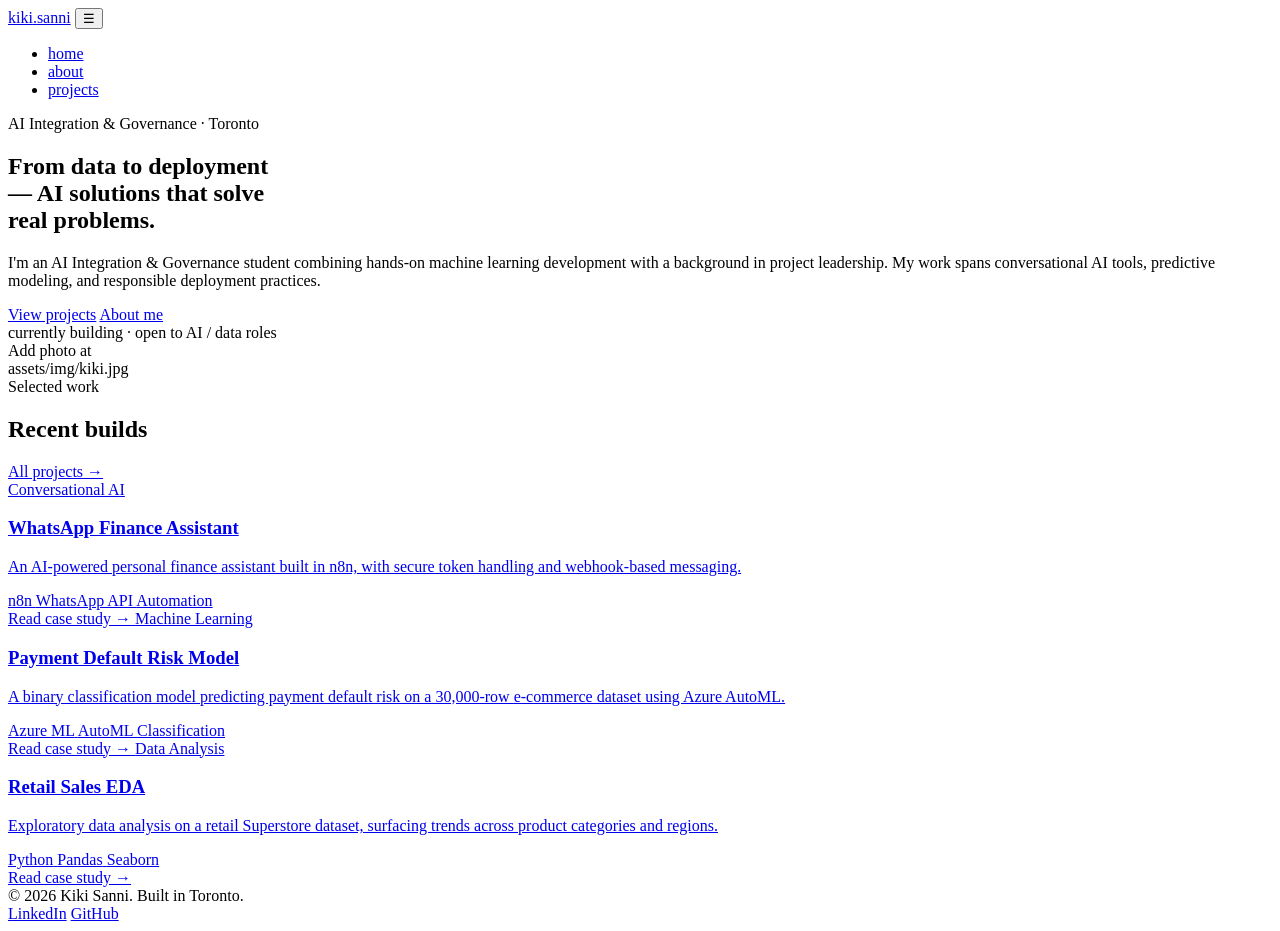
==== index.html @ 2942b8f4 "initial project" ====
<!DOCTYPE html>
<html lang="en">
<head>
  <meta charset="UTF-8" />
  <meta name="viewport" content="width=device-width, initial-scale=1.0" />
  <title>Kiki Sanni — AI Integration &amp; Data Solutions</title>
  <meta name="description" content="Kiki Sanni — AI Integration & Governance student building practical, deployable AI and data solutions." />
  <link rel="preconnect" href="https://fonts.googleapis.com">
  <link href="https://fonts.googleapis.com/css2?family=Space+Grotesk:wght@500;600;700&family=IBM+Plex+Sans:wght@400;500;600&family=IBM+Plex+Mono:wght@400;500&display=swap" rel="stylesheet">
  <link rel="stylesheet" href="assets/css/style.css" />
</head>
<body>

  <!-- NAV -->
  <header class="site-nav">
    <div class="wrap">
      <a href="index.html" class="nav-brand">kiki<span>.</span>sanni</a>
      <button class="nav-toggle" aria-label="Toggle menu" aria-expanded="false">&#9776;</button>
      <ul class="nav-links">
        <li><a href="index.html">home</a></li>
        <li><a href="about.html">about</a></li>
        <li><a href="projects.html">projects</a></li>
      </ul>
    </div>
  </header>

  <!-- HERO -->
  <section class="hero">
    <div class="wrap hero-grid">
      <div class="hero-text">
        <span class="eyebrow">AI Integration &amp; Governance · Toronto</span>
        <h1 style="max-width: 22ch;">From data to deployment — AI solutions that solve real problems.</h1>
        <p class="lede">
          I'm an AI Integration &amp; Governance student combining hands-on machine
          learning development with a background in project leadership. My work spans
          conversational AI tools, predictive modeling, and responsible deployment practices.
        </p>
        <div class="hero-actions">
          <a href="projects.html" class="btn btn-primary">View projects</a>
          <a href="about.html" class="btn btn-ghost">About me</a>
        </div>
        <div class="status-line">
          <span class="status-dot"></span>
          currently building · open to AI / data roles
        </div>
      </div>
      <div class="hero-photo">
        <!-- Replace src with your photo, e.g. assets/img/kiki.jpg -->
        <img src="assets/img/kiki.jpg" alt="Kiki Sanni" onerror="this.style.display='none'; this.nextElementSibling.style.display='flex';" />
        <div class="placeholder" style="display:none;">Add photo at<br>assets/img/kiki.jpg</div>
      </div>
    </div>
  </section>

  <!-- FEATURED WORK -->
  <section class="section-alt">
    <div class="wrap">
      <div class="section-head">
        <div>
          <span class="eyebrow">Selected work</span>
          <h2>Recent builds</h2>
        </div>
        <a href="projects.html" class="btn btn-ghost">All projects &rarr;</a>
      </div>

      <div class="grid">
        <a href="project-whatsapp-assistant.html" class="card">
          <span class="tag">Conversational AI</span>
          <h3>WhatsApp Finance Assistant</h3>
          <p>An AI-powered personal finance assistant built in n8n, with secure token
            handling and webhook-based messaging.</p>
          <div class="stack">
            <span class="chip">n8n</span>
            <span class="chip">WhatsApp API</span>
            <span class="chip">Automation</span>
          </div>
          <span class="card-link">Read case study &rarr;</span>
        </a>

        <a href="project-default-risk-model.html" class="card">
          <span class="tag">Machine Learning</span>
          <h3>Payment Default Risk Model</h3>
          <p>A binary classification model predicting payment default risk on a
            30,000-row e-commerce dataset using Azure AutoML.</p>
          <div class="stack">
            <span class="chip">Azure ML</span>
            <span class="chip">AutoML</span>
            <span class="chip">Classification</span>
          </div>
          <span class="card-link">Read case study &rarr;</span>
        </a>

        <a href="project-retail-eda.html" class="card">
          <span class="tag">Data Analysis</span>
          <h3>Retail Sales EDA</h3>
          <p>Exploratory data analysis on a retail Superstore dataset, surfacing
            trends across product categories and regions.</p>
          <div class="stack">
            <span class="chip">Python</span>
            <span class="chip">Pandas</span>
            <span class="chip">Seaborn</span>
          </div>
          <span class="card-link">Read case study &rarr;</span>
        </a>
      </div>
    </div>
  </section>

  <!-- FOOTER -->
  <footer class="site-footer">
    <div class="wrap">
      <span>&copy; 2026 Kiki Sanni. Built in Toronto.</span>
      <div class="footer-links">
        <a href="https://linkedin.com/in/idayat-sanni" target="_blank" rel="noopener">LinkedIn</a>
        <a href="https://github.com/IdayatSanni" target="_blank" rel="noopener">GitHub</a>
      </div>
    </div>
  </footer>

  <script src="assets/js/script.js"></script>
</body>
</html>
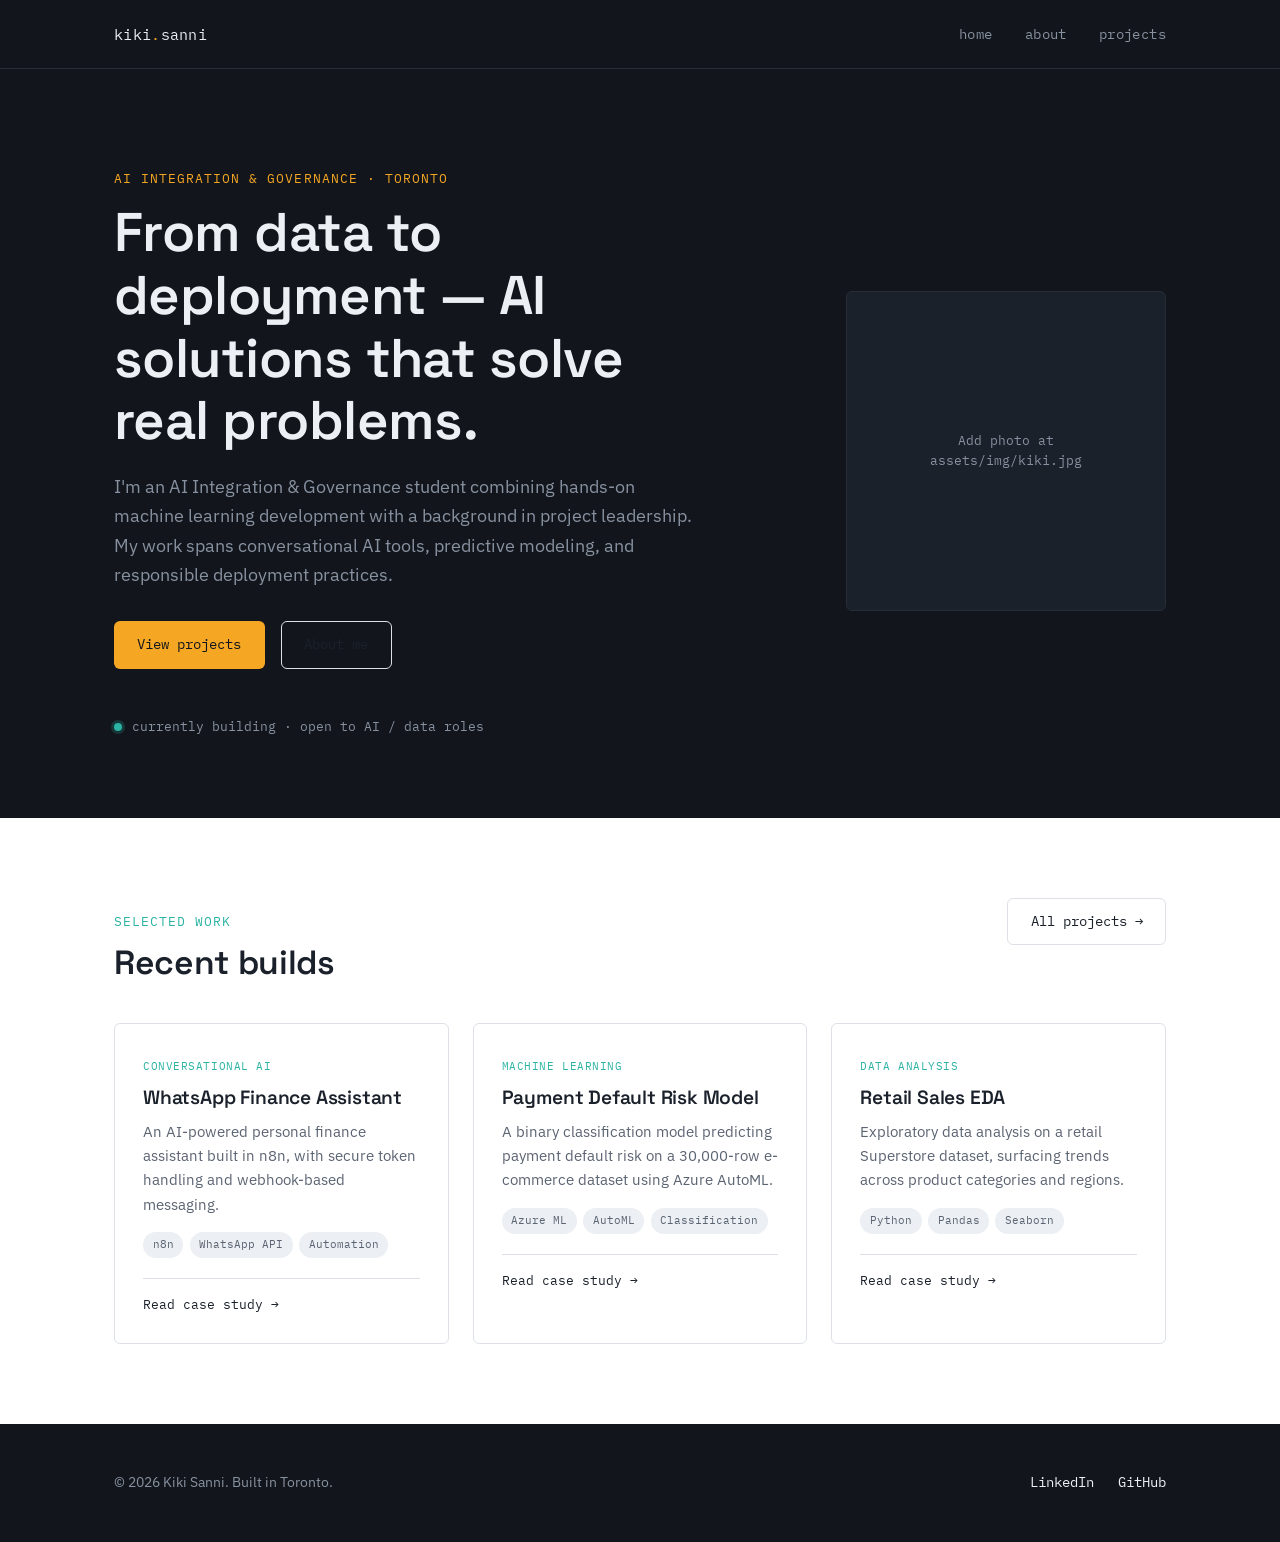
==== commit 698c6bfb: "update css file" ====
--- a/index.html
+++ b/index.html
@@ -1,122 +1,157 @@
-<!DOCTYPE html>
+<!doctype html>
 <html lang="en">
-<head>
-  <meta charset="UTF-8" />
-  <meta name="viewport" content="width=device-width, initial-scale=1.0" />
-  <title>Kiki Sanni — AI Integration &amp; Data Solutions</title>
-  <meta name="description" content="Kiki Sanni — AI Integration & Governance student building practical, deployable AI and data solutions." />
-  <link rel="preconnect" href="https://fonts.googleapis.com">
-  <link href="https://fonts.googleapis.com/css2?family=Space+Grotesk:wght@500;600;700&family=IBM+Plex+Sans:wght@400;500;600&family=IBM+Plex+Mono:wght@400;500&display=swap" rel="stylesheet">
-  <link rel="stylesheet" href="assets/css/style.css" />
-</head>
-<body>
+  <head>
+    <meta charset="UTF-8" />
+    <meta name="viewport" content="width=device-width, initial-scale=1.0" />
+    <title>Kiki Sanni — AI Integration &amp; Data Solutions</title>
+    <meta
+      name="description"
+      content="Kiki Sanni — AI Integration & Governance student building practical, deployable AI and data solutions." />
+    <link rel="preconnect" href="https://fonts.googleapis.com" />
+    <link
+      href="https://fonts.googleapis.com/css2?family=Space+Grotesk:wght@500;600;700&family=IBM+Plex+Sans:wght@400;500;600&family=IBM+Plex+Mono:wght@400;500&display=swap"
+      rel="stylesheet" />
+    <link rel="stylesheet" href="style.css" />
+  </head>
+  <body>
+    <!-- NAV -->
+    <header class="site-nav">
+      <div class="wrap">
+        <a href="index.html" class="nav-brand">kiki<span>.</span>sanni</a>
+        <button
+          class="nav-toggle"
+          aria-label="Toggle menu"
+          aria-expanded="false">
+          &#9776;
+        </button>
+        <ul class="nav-links">
+          <li><a href="index.html">home</a></li>
+          <li><a href="about.html">about</a></li>
+          <li><a href="projects.html">projects</a></li>
+        </ul>
+      </div>
+    </header>
 
-  <!-- NAV -->
-  <header class="site-nav">
-    <div class="wrap">
-      <a href="index.html" class="nav-brand">kiki<span>.</span>sanni</a>
-      <button class="nav-toggle" aria-label="Toggle menu" aria-expanded="false">&#9776;</button>
-      <ul class="nav-links">
-        <li><a href="index.html">home</a></li>
-        <li><a href="about.html">about</a></li>
-        <li><a href="projects.html">projects</a></li>
-      </ul>
-    </div>
-  </header>
-
-  <!-- HERO -->
-  <section class="hero">
-    <div class="wrap hero-grid">
-      <div class="hero-text">
-        <span class="eyebrow">AI Integration &amp; Governance · Toronto</span>
-        <h1 style="max-width: 22ch;">From data to deployment — AI solutions that solve real problems.</h1>
-        <p class="lede">
-          I'm an AI Integration &amp; Governance student combining hands-on machine
-          learning development with a background in project leadership. My work spans
-          conversational AI tools, predictive modeling, and responsible deployment practices.
-        </p>
-        <div class="hero-actions">
-          <a href="projects.html" class="btn btn-primary">View projects</a>
-          <a href="about.html" class="btn btn-ghost">About me</a>
+    <!-- HERO -->
+    <section class="hero">
+      <div class="wrap hero-grid">
+        <div class="hero-text">
+          <span class="eyebrow">AI Integration &amp; Governance · Toronto</span>
+          <h1 style="max-width: 22ch">
+            From data to deployment — AI solutions that solve real problems.
+          </h1>
+          <p class="lede">
+            I'm an AI Integration &amp; Governance student combining hands-on
+            machine learning development with a background in project
+            leadership. My work spans conversational AI tools, predictive
+            modeling, and responsible deployment practices.
+          </p>
+          <div class="hero-actions">
+            <a href="projects.html" class="btn btn-primary">View projects</a>
+            <a href="about.html" class="btn btn-ghost">About me</a>
+          </div>
+          <div class="status-line">
+            <span class="status-dot"></span>
+            currently building · open to AI / data roles
+          </div>
         </div>
-        <div class="status-line">
-          <span class="status-dot"></span>
-          currently building · open to AI / data roles
+        <div class="hero-photo">
+          <!-- Replace src with your photo, e.g. assets/img/kiki.jpg -->
+          <img
+            src="assets/img/kiki.jpg"
+            alt="Kiki Sanni"
+            onerror="
+              this.style.display = 'none';
+              this.nextElementSibling.style.display = 'flex';
+            " />
+          <div class="placeholder" style="display: none">
+            Add photo at<br />assets/img/kiki.jpg
+          </div>
         </div>
       </div>
-      <div class="hero-photo">
-        <!-- Replace src with your photo, e.g. assets/img/kiki.jpg -->
-        <img src="assets/img/kiki.jpg" alt="Kiki Sanni" onerror="this.style.display='none'; this.nextElementSibling.style.display='flex';" />
-        <div class="placeholder" style="display:none;">Add photo at<br>assets/img/kiki.jpg</div>
+    </section>
+
+    <!-- FEATURED WORK -->
+    <section class="section-alt">
+      <div class="wrap">
+        <div class="section-head">
+          <div>
+            <span class="eyebrow">Selected work</span>
+            <h2>Recent builds</h2>
+          </div>
+          <a href="projects.html" class="btn btn-ghost">All projects &rarr;</a>
+        </div>
+
+        <div class="grid">
+          <a href="project-whatsapp-assistant.html" class="card">
+            <span class="tag">Conversational AI</span>
+            <h3>WhatsApp Finance Assistant</h3>
+            <p>
+              An AI-powered personal finance assistant built in n8n, with secure
+              token handling and webhook-based messaging.
+            </p>
+            <div class="stack">
+              <span class="chip">n8n</span>
+              <span class="chip">WhatsApp API</span>
+              <span class="chip">Automation</span>
+            </div>
+            <span class="card-link">Read case study &rarr;</span>
+          </a>
+
+          <a href="project-default-risk-model.html" class="card">
+            <span class="tag">Machine Learning</span>
+            <h3>Payment Default Risk Model</h3>
+            <p>
+              A binary classification model predicting payment default risk on a
+              30,000-row e-commerce dataset using Azure AutoML.
+            </p>
+            <div class="stack">
+              <span class="chip">Azure ML</span>
+              <span class="chip">AutoML</span>
+              <span class="chip">Classification</span>
+            </div>
+            <span class="card-link">Read case study &rarr;</span>
+          </a>
+
+          <a href="project-retail-eda.html" class="card">
+            <span class="tag">Data Analysis</span>
+            <h3>Retail Sales EDA</h3>
+            <p>
+              Exploratory data analysis on a retail Superstore dataset,
+              surfacing trends across product categories and regions.
+            </p>
+            <div class="stack">
+              <span class="chip">Python</span>
+              <span class="chip">Pandas</span>
+              <span class="chip">Seaborn</span>
+            </div>
+            <span class="card-link">Read case study &rarr;</span>
+          </a>
+        </div>
       </div>
-    </div>
-  </section>
+    </section>
 
-  <!-- FEATURED WORK -->
-  <section class="section-alt">
-    <div class="wrap">
-      <div class="section-head">
-        <div>
-          <span class="eyebrow">Selected work</span>
-          <h2>Recent builds</h2>
+    <!-- FOOTER -->
+    <footer class="site-footer">
+      <div class="wrap">
+        <span>&copy; 2026 Kiki Sanni. Built in Toronto.</span>
+        <div class="footer-links">
+          <a
+            href="https://linkedin.com/in/idayat-sanni"
+            target="_blank"
+            rel="noopener"
+            >LinkedIn</a
+          >
+          <a
+            href="https://github.com/IdayatSanni"
+            target="_blank"
+            rel="noopener"
+            >GitHub</a
+          >
         </div>
-        <a href="projects.html" class="btn btn-ghost">All projects &rarr;</a>
       </div>
+    </footer>
 
-      <div class="grid">
-        <a href="project-whatsapp-assistant.html" class="card">
-          <span class="tag">Conversational AI</span>
-          <h3>WhatsApp Finance Assistant</h3>
-          <p>An AI-powered personal finance assistant built in n8n, with secure token
-            handling and webhook-based messaging.</p>
-          <div class="stack">
-            <span class="chip">n8n</span>
-            <span class="chip">WhatsApp API</span>
-            <span class="chip">Automation</span>
-          </div>
-          <span class="card-link">Read case study &rarr;</span>
-        </a>
-
-        <a href="project-default-risk-model.html" class="card">
-          <span class="tag">Machine Learning</span>
-          <h3>Payment Default Risk Model</h3>
-          <p>A binary classification model predicting payment default risk on a
-            30,000-row e-commerce dataset using Azure AutoML.</p>
-          <div class="stack">
-            <span class="chip">Azure ML</span>
-            <span class="chip">AutoML</span>
-            <span class="chip">Classification</span>
-          </div>
-          <span class="card-link">Read case study &rarr;</span>
-        </a>
-
-        <a href="project-retail-eda.html" class="card">
-          <span class="tag">Data Analysis</span>
-          <h3>Retail Sales EDA</h3>
-          <p>Exploratory data analysis on a retail Superstore dataset, surfacing
-            trends across product categories and regions.</p>
-          <div class="stack">
-            <span class="chip">Python</span>
-            <span class="chip">Pandas</span>
-            <span class="chip">Seaborn</span>
-          </div>
-          <span class="card-link">Read case study &rarr;</span>
-        </a>
-      </div>
-    </div>
-  </section>
-
-  <!-- FOOTER -->
-  <footer class="site-footer">
-    <div class="wrap">
-      <span>&copy; 2026 Kiki Sanni. Built in Toronto.</span>
-      <div class="footer-links">
-        <a href="https://linkedin.com/in/idayat-sanni" target="_blank" rel="noopener">LinkedIn</a>
-        <a href="https://github.com/IdayatSanni" target="_blank" rel="noopener">GitHub</a>
-      </div>
-    </div>
-  </footer>
-
-  <script src="assets/js/script.js"></script>
-</body>
+    <script src="assets/js/script.js"></script>
+  </body>
 </html>
--- a/style.css
+++ b/style.css
@@ -0,0 +1,692 @@
+/* ============================================
+   DESIGN TOKENS
+   ============================================ */
+:root {
+  /* Color */
+  --ink: #12161c;
+  --ink-soft: #1b212b;
+  --paper: #eceff3;
+  --paper-alt: #ffffff;
+  --line: #dde1e7;
+  --text: #1b212b;
+  --text-muted: #5b6472;
+  --text-on-ink: #eceff3;
+  --text-on-ink-muted: #8891a0;
+  --accent: #f5a623;   /* signal amber */
+  --accent-ink: #12161c;
+  --teal: #2bb3a3;      /* secondary accent */
+
+  /* Type */
+  --font-display: 'Space Grotesk', 'Segoe UI', sans-serif;
+  --font-body: 'IBM Plex Sans', 'Segoe UI', sans-serif;
+  --font-mono: 'IBM Plex Mono', ui-monospace, monospace;
+
+  /* Layout */
+  --max-width: 1100px;
+  --gutter: 24px;
+  --radius: 6px;
+}
+
+/* ============================================
+   RESET
+   ============================================ */
+* { box-sizing: border-box; margin: 0; padding: 0; }
+
+html { scroll-behavior: smooth; }
+
+body {
+  font-family: var(--font-body);
+  background: var(--paper);
+  color: var(--text);
+  line-height: 1.6;
+  -webkit-font-smoothing: antialiased;
+}
+
+img { max-width: 100%; display: block; }
+a { color: inherit; text-decoration: none; }
+
+.wrap {
+  max-width: var(--max-width);
+  margin: 0 auto;
+  padding: 0 var(--gutter);
+}
+
+/* ============================================
+   NAV
+   ============================================ */
+.site-nav {
+  position: sticky;
+  top: 0;
+  z-index: 50;
+  background: var(--ink);
+  border-bottom: 1px solid #262d38;
+}
+
+.site-nav .wrap {
+  display: flex;
+  align-items: center;
+  justify-content: space-between;
+  height: 68px;
+}
+
+.nav-brand {
+  font-family: var(--font-mono);
+  font-size: 0.95rem;
+  color: var(--text-on-ink);
+  letter-spacing: 0.02em;
+}
+
+.nav-brand span { color: var(--accent); }
+
+.nav-links {
+  display: flex;
+  gap: 2rem;
+  list-style: none;
+}
+
+.nav-links a {
+  font-family: var(--font-mono);
+  font-size: 0.85rem;
+  color: var(--text-on-ink-muted);
+  text-transform: lowercase;
+  letter-spacing: 0.03em;
+  padding: 0.4rem 0;
+  border-bottom: 2px solid transparent;
+  transition: color 0.15s ease, border-color 0.15s ease;
+}
+
+.nav-links a:hover,
+.nav-links a:focus-visible {
+  color: var(--text-on-ink);
+}
+
+.nav-links a.active {
+  color: var(--accent);
+  border-color: var(--accent);
+}
+
+.nav-toggle {
+  display: none;
+  background: none;
+  border: none;
+  color: var(--text-on-ink);
+  font-size: 1.5rem;
+  cursor: pointer;
+}
+
+/* ============================================
+   TYPOGRAPHY
+   ============================================ */
+h1, h2, h3 {
+  font-family: var(--font-display);
+  font-weight: 600;
+  line-height: 1.15;
+  letter-spacing: -0.01em;
+}
+
+h1 { font-size: clamp(2.2rem, 5vw, 3.4rem); }
+h2 { font-size: clamp(1.6rem, 3vw, 2.1rem); }
+h3 { font-size: 1.2rem; }
+
+.eyebrow {
+  font-family: var(--font-mono);
+  font-size: 0.8rem;
+  text-transform: uppercase;
+  letter-spacing: 0.08em;
+  color: var(--teal);
+  display: inline-block;
+  margin-bottom: 0.75rem;
+}
+
+.lede {
+  font-size: 1.15rem;
+  color: var(--text-muted);
+  max-width: 60ch;
+}
+
+/* ============================================
+   BUTTONS
+   ============================================ */
+.btn {
+  display: inline-flex;
+  align-items: center;
+  gap: 0.5rem;
+  font-family: var(--font-mono);
+  font-size: 0.85rem;
+  padding: 0.75rem 1.4rem;
+  border-radius: var(--radius);
+  border: 1px solid transparent;
+  cursor: pointer;
+  transition: transform 0.15s ease, background 0.15s ease;
+}
+
+.btn-primary {
+  background: var(--accent);
+  color: var(--accent-ink);
+}
+.btn-primary:hover { transform: translateY(-2px); }
+
+.btn-ghost {
+  border-color: var(--line);
+  color: var(--text);
+  background: transparent;
+}
+.btn-ghost:hover { border-color: var(--text); }
+
+/* ============================================
+   SECTIONS
+   ============================================ */
+section { padding: 5rem 0; }
+
+.section-alt { background: var(--paper-alt); }
+
+.section-head {
+  display: flex;
+  align-items: baseline;
+  justify-content: space-between;
+  margin-bottom: 2.5rem;
+  gap: 1rem;
+  flex-wrap: wrap;
+}
+
+/* ============================================
+   HERO
+   ============================================ */
+.hero {
+  background: var(--ink);
+  color: var(--text-on-ink);
+  padding: 6rem 0 5rem;
+}
+
+.hero .eyebrow { color: var(--accent); }
+
+.hero h1 { color: var(--text-on-ink); max-width: 16ch; }
+
+.hero .lede { color: var(--text-on-ink-muted); margin-top: 1.25rem; }
+
+.hero-actions {
+  display: flex;
+  gap: 1rem;
+  margin-top: 2rem;
+  flex-wrap: wrap;
+}
+
+.status-line {
+  margin-top: 3rem;
+  font-family: var(--font-mono);
+  font-size: 0.8rem;
+  color: var(--text-on-ink-muted);
+  display: flex;
+  align-items: center;
+  gap: 0.6rem;
+}
+
+/* Hero two-column layout (text + photo) */
+.hero-grid {
+  display: grid;
+  grid-template-columns: 1.4fr 1fr;
+  gap: 3rem;
+  align-items: center;
+}
+
+.hero-photo {
+  justify-self: end;
+  width: 100%;
+  max-width: 320px;
+  aspect-ratio: 1 / 1;
+  border-radius: var(--radius);
+  border: 1px solid #262d38;
+  background: var(--ink-soft);
+  overflow: hidden;
+  position: relative;
+}
+
+.hero-photo::before {
+  content: '';
+  position: absolute;
+  inset: -1px;
+  border: 2px solid var(--accent);
+  border-radius: var(--radius);
+  transform: translate(10px, 10px);
+  z-index: -1;
+}
+
+.hero-photo img {
+  width: 100%;
+  height: 100%;
+  object-fit: cover;
+  display: block;
+}
+
+.hero-photo .placeholder {
+  width: 100%;
+  height: 100%;
+  display: flex;
+  align-items: center;
+  justify-content: center;
+  text-align: center;
+  padding: 1.5rem;
+  font-family: var(--font-mono);
+  font-size: 0.8rem;
+  color: var(--text-on-ink-muted);
+}
+
+@media (max-width: 720px) {
+  .hero-grid {
+    grid-template-columns: 1fr;
+  }
+
+  .hero-photo {
+    justify-self: start;
+    max-width: 220px;
+    order: -1;
+    margin-bottom: 1rem;
+  }
+
+  .hero-photo::before {
+    transform: translate(6px, 6px);
+  }
+}
+
+.status-dot {
+  width: 8px;
+  height: 8px;
+  border-radius: 50%;
+  background: var(--teal);
+  box-shadow: 0 0 0 3px rgba(43, 179, 163, 0.2);
+}
+
+/* ============================================
+   CARDS / GRID
+   ============================================ */
+.grid {
+  display: grid;
+  gap: 1.5rem;
+  grid-template-columns: repeat(auto-fit, minmax(280px, 1fr));
+}
+
+.card {
+  background: var(--paper-alt);
+  border: 1px solid var(--line);
+  border-radius: var(--radius);
+  padding: 1.75rem;
+  transition: border-color 0.15s ease, transform 0.15s ease;
+}
+
+.card:hover { border-color: var(--accent); transform: translateY(-3px); }
+
+.card .tag {
+  font-family: var(--font-mono);
+  font-size: 0.7rem;
+  text-transform: uppercase;
+  letter-spacing: 0.05em;
+  color: var(--teal);
+}
+
+.card h3 { margin: 0.6rem 0 0.6rem; }
+
+.card p { color: var(--text-muted); font-size: 0.95rem; }
+
+.card .stack {
+  display: flex;
+  flex-wrap: wrap;
+  gap: 0.4rem;
+  margin-top: 1rem;
+}
+
+.chip {
+  font-family: var(--font-mono);
+  font-size: 0.7rem;
+  padding: 0.25rem 0.6rem;
+  background: var(--paper);
+  border-radius: 999px;
+  color: var(--text-muted);
+}
+
+.card-link {
+  display: block;
+  align-items: center;
+  gap: 0.4rem;
+  margin-top: 1.25rem;
+  padding-top: 1rem;
+  border-top: 1px solid var(--line);
+  font-family: var(--font-mono);
+  font-size: 0.8rem;
+  color: var(--text);
+  width: 100%;
+}
+
+.card:hover .card-link,
+a.card:hover .card-link { color: var(--accent); }
+
+/* ============================================
+   TIMELINE (About page)
+   ============================================ */
+.timeline {
+  border-left: 2px solid var(--line);
+  padding-left: 1.75rem;
+  display: flex;
+  flex-direction: column;
+  gap: 2.25rem;
+}
+
+.timeline-item { position: relative; }
+
+.timeline-item::before {
+  content: '';
+  position: absolute;
+  left: -2.05rem;
+  top: 0.3rem;
+  width: 10px;
+  height: 10px;
+  border-radius: 50%;
+  background: var(--accent);
+}
+
+.timeline-item .date {
+  font-family: var(--font-mono);
+  font-size: 0.75rem;
+  color: var(--text-muted);
+  text-transform: uppercase;
+}
+
+/* ============================================
+   ARTICLE / PROJECT DETAIL PAGES
+   ============================================ */
+.article-hero {
+  background: var(--ink);
+  color: var(--text-on-ink);
+  padding: 3.5rem 0 0;
+}
+
+.article-hero .wrap {
+  max-width: 760px;
+}
+
+.back-link {
+  font-family: var(--font-mono);
+  font-size: 0.8rem;
+  color: var(--text-on-ink-muted);
+  display: inline-flex;
+  align-items: center;
+  gap: 0.4rem;
+  margin-bottom: 2rem;
+  transition: color 0.15s ease;
+}
+.back-link:hover { color: var(--accent); }
+
+.article-hero .lede { color: var(--text-on-ink-muted); margin-top: 1rem; }
+
+.article-meta {
+  display: flex;
+  gap: 0.75rem;
+  flex-wrap: wrap;
+  align-items: center;
+  margin-top: 1.5rem;
+  font-family: var(--font-mono);
+  font-size: 0.8rem;
+  color: var(--text-on-ink-muted);
+}
+
+.chip-dark {
+  background: var(--ink-soft);
+  color: var(--text-on-ink-muted);
+  border: 1px solid #262d38;
+  font-family: var(--font-mono);
+  font-size: 0.7rem;
+  padding: 0.25rem 0.6rem;
+  border-radius: 999px;
+}
+
+/* Generic image frame w/ placeholder fallback, used for cover + inline figures */
+.img-frame {
+  aspect-ratio: 16 / 9;
+  border-radius: var(--radius);
+  overflow: hidden;
+  border: 1px solid var(--line);
+  background: var(--paper);
+  position: relative;
+}
+
+.img-frame img {
+  width: 100%;
+  height: 100%;
+  object-fit: cover;
+  display: block;
+}
+
+.img-frame .placeholder {
+  width: 100%;
+  height: 100%;
+  display: flex;
+  align-items: center;
+  justify-content: center;
+  text-align: center;
+  padding: 1rem;
+  font-family: var(--font-mono);
+  font-size: 0.75rem;
+  color: var(--text-muted);
+}
+
+.article-cover {
+  margin-top: 2.5rem;
+  border-color: #262d38;
+  background: var(--ink-soft);
+}
+
+.article-cover .placeholder { color: var(--text-on-ink-muted); }
+
+/* Article body copy */
+.article-body {
+  max-width: 720px;
+  margin: 0 auto;
+  padding: 3.5rem var(--gutter) 5rem;
+}
+
+.article-body p.lead {
+  font-size: 1.2rem;
+  color: var(--text-muted);
+  margin-bottom: 2rem;
+}
+
+.article-body h2 {
+  margin-top: 3rem;
+  margin-bottom: 1rem;
+}
+.article-body h2:first-of-type { margin-top: 0; }
+
+.article-body h3 {
+  margin-top: 2rem;
+  margin-bottom: 0.75rem;
+}
+
+.article-body p { margin-bottom: 1.25rem; }
+
+.article-body ul,
+.article-body ol {
+  margin: 0 0 1.25rem 1.25rem;
+}
+.article-body li { margin-bottom: 0.5rem; }
+
+.article-figure { margin: 2.5rem 0; }
+
+.article-figure figcaption {
+  font-family: var(--font-mono);
+  font-size: 0.75rem;
+  color: var(--text-muted);
+  margin-top: 0.6rem;
+  text-align: center;
+}
+
+/* Responsive video embed (YouTube etc.) */
+.video-embed {
+  position: relative;
+  width: 100%;
+  padding-bottom: 56.25%;
+  height: 0;
+  margin: 2.5rem 0;
+  border-radius: var(--radius);
+  overflow: hidden;
+  border: 1px solid var(--line);
+  background: var(--ink);
+}
+
+.video-embed iframe {
+  position: absolute;
+  top: 0;
+  left: 0;
+  width: 100%;
+  height: 100%;
+  border: 0;
+}
+
+.video-caption {
+  font-family: var(--font-mono);
+  font-size: 0.75rem;
+  color: var(--text-muted);
+  margin-top: -1.5rem;
+  margin-bottom: 2rem;
+  text-align: center;
+}
+
+/* Callout box, e.g. for "what I learned" */
+.callout {
+  background: var(--paper-alt);
+  border-left: 3px solid var(--accent);
+  padding: 1.5rem 1.75rem;
+  margin: 2.5rem 0;
+  border-radius: 0 var(--radius) var(--radius) 0;
+}
+
+.callout .eyebrow { margin-bottom: 0.6rem; }
+.callout p:last-child { margin-bottom: 0; }
+
+.article-stack {
+  display: flex;
+  flex-wrap: wrap;
+  gap: 0.5rem;
+  margin: 2rem 0;
+}
+
+.next-project {
+  display: flex;
+  justify-content: space-between;
+  align-items: center;
+  gap: 1rem;
+  margin-top: 3.5rem;
+  padding: 1.75rem;
+  border: 1px solid var(--line);
+  border-radius: var(--radius);
+  background: var(--paper-alt);
+  transition: border-color 0.15s ease, transform 0.15s ease;
+}
+
+.next-project:hover {
+  border-color: var(--accent);
+  transform: translateY(-2px);
+}
+
+.next-project-label {
+  font-family: var(--font-mono);
+  font-size: 0.7rem;
+  text-transform: uppercase;
+  letter-spacing: 0.06em;
+  color: var(--teal);
+  display: block;
+  margin-bottom: 0.4rem;
+}
+
+.next-project-title {
+  font-family: var(--font-display);
+  font-weight: 600;
+  font-size: 1.15rem;
+  color: var(--text);
+}
+
+.next-project-arrow {
+  font-family: var(--font-mono);
+  font-size: 1.4rem;
+  color: var(--text-muted);
+  flex-shrink: 0;
+}
+
+.article-footer-nav {
+  display: flex;
+  justify-content: space-between;
+  align-items: center;
+  flex-wrap: wrap;
+  gap: 1rem;
+  padding-top: 2rem;
+  margin-top: 3rem;
+  border-top: 1px solid var(--line);
+  font-family: var(--font-mono);
+  font-size: 0.85rem;
+}
+
+.article-footer-nav a:hover { color: var(--accent); }
+
+@media (max-width: 720px) {
+  .article-body { padding-top: 2.5rem; }
+}
+.site-footer {
+  background: var(--ink);
+  color: var(--text-on-ink-muted);
+  padding: 3rem 0;
+  font-size: 0.85rem;
+}
+
+.site-footer .wrap {
+  display: flex;
+  justify-content: space-between;
+  flex-wrap: wrap;
+  gap: 1rem;
+}
+
+.site-footer a { color: var(--text-on-ink); }
+.site-footer a:hover { color: var(--accent); }
+
+.footer-links {
+  display: flex;
+  gap: 1.5rem;
+  font-family: var(--font-mono);
+}
+
+/* ============================================
+   RESPONSIVE
+   ============================================ */
+@media (max-width: 720px) {
+  .nav-toggle { display: block; }
+
+  .nav-links {
+    position: absolute;
+    top: 68px;
+    left: 0;
+    right: 0;
+    background: var(--ink);
+    flex-direction: column;
+    gap: 0;
+    max-height: 0;
+    overflow: hidden;
+    transition: max-height 0.25s ease;
+  }
+
+  .nav-links.open { max-height: 300px; }
+
+  .nav-links a {
+    padding: 1rem var(--gutter);
+    border-bottom: 1px solid #262d38;
+    width: 100%;
+  }
+
+  section { padding: 3.5rem 0; }
+}
+
+@media (prefers-reduced-motion: reduce) {
+  * { transition: none !important; scroll-behavior: auto !important; }
+}
+
+/* Keyboard focus visibility */
+a:focus-visible, button:focus-visible {
+  outline: 2px solid var(--accent);
+  outline-offset: 2px;
+}
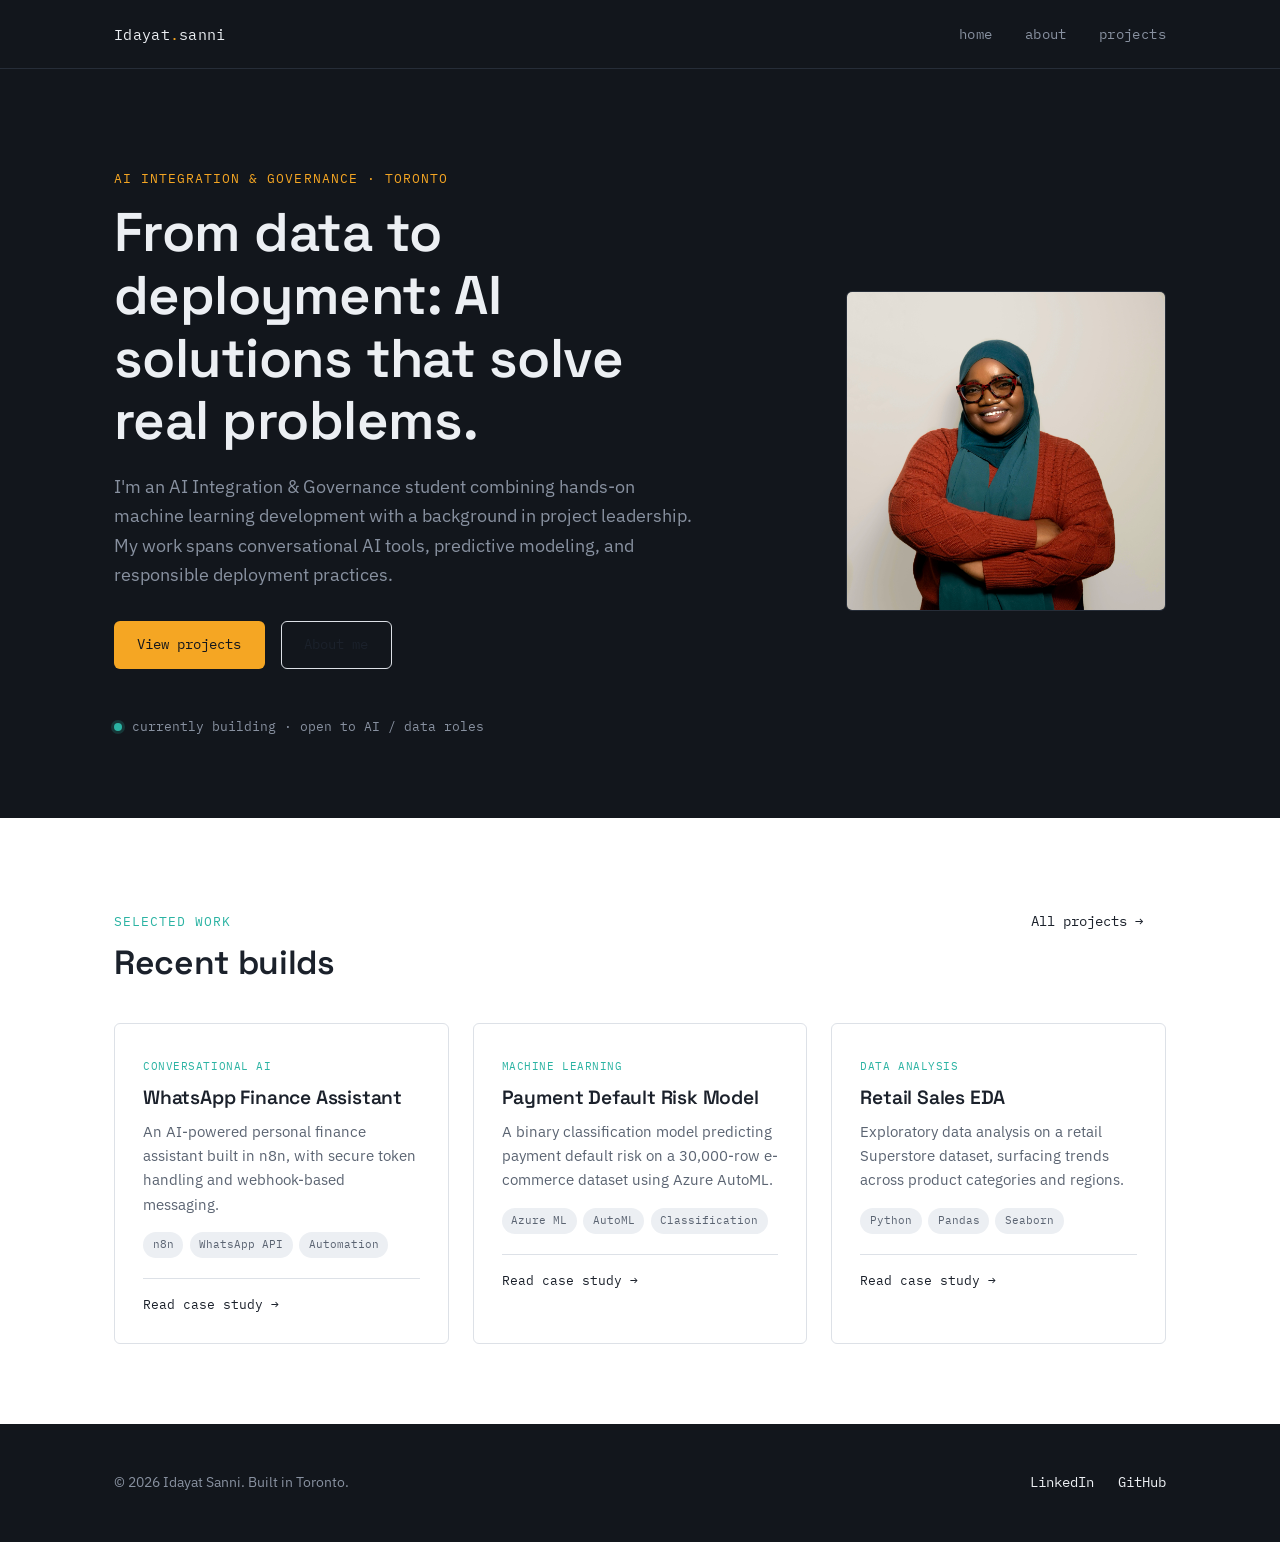
==== commit e5c78811: "update projects information" ====
--- a/index.html
+++ b/index.html
@@ -6,7 +6,7 @@
     <title>Kiki Sanni — AI Integration &amp; Data Solutions</title>
     <meta
       name="description"
-      content="Kiki Sanni — AI Integration & Governance student building practical, deployable AI and data solutions." />
+      content="Idayat Sanni — AI Integration & Governance student building practical, deployable AI and data solutions." />
     <link rel="preconnect" href="https://fonts.googleapis.com" />
     <link
       href="https://fonts.googleapis.com/css2?family=Space+Grotesk:wght@500;600;700&family=IBM+Plex+Sans:wght@400;500;600&family=IBM+Plex+Mono:wght@400;500&display=swap"
@@ -17,7 +17,7 @@
     <!-- NAV -->
     <header class="site-nav">
       <div class="wrap">
-        <a href="index.html" class="nav-brand">kiki<span>.</span>sanni</a>
+        <a href="index.html" class="nav-brand">Idayat<span>.</span>sanni</a>
         <button
           class="nav-toggle"
           aria-label="Toggle menu"
@@ -38,7 +38,7 @@
         <div class="hero-text">
           <span class="eyebrow">AI Integration &amp; Governance · Toronto</span>
           <h1 style="max-width: 22ch">
-            From data to deployment — AI solutions that solve real problems.
+            From data to deployment: AI solutions that solve real problems.
           </h1>
           <p class="lede">
             I'm an AI Integration &amp; Governance student combining hands-on
@@ -56,17 +56,13 @@
           </div>
         </div>
         <div class="hero-photo">
-          <!-- Replace src with your photo, e.g. assets/img/kiki.jpg -->
           <img
-            src="assets/img/kiki.jpg"
-            alt="Kiki Sanni"
+            src="assets/img/idayat.JPG"
+            alt="Idayat Sanni"
             onerror="
               this.style.display = 'none';
               this.nextElementSibling.style.display = 'flex';
             " />
-          <div class="placeholder" style="display: none">
-            Add photo at<br />assets/img/kiki.jpg
-          </div>
         </div>
       </div>
     </section>
@@ -79,7 +75,7 @@
             <span class="eyebrow">Selected work</span>
             <h2>Recent builds</h2>
           </div>
-          <a href="projects.html" class="btn btn-ghost">All projects &rarr;</a>
+          <a href="projects.html" class="btn">All projects &rarr;</a>
         </div>
 
         <div class="grid">
@@ -134,7 +130,7 @@
     <!-- FOOTER -->
     <footer class="site-footer">
       <div class="wrap">
-        <span>&copy; 2026 Kiki Sanni. Built in Toronto.</span>
+        <span>&copy; 2026 Idayat Sanni. Built in Toronto.</span>
         <div class="footer-links">
           <a
             href="https://linkedin.com/in/idayat-sanni"
--- a/style.css
+++ b/style.css
@@ -12,14 +12,14 @@
   --text-muted: #5b6472;
   --text-on-ink: #eceff3;
   --text-on-ink-muted: #8891a0;
-  --accent: #f5a623;   /* signal amber */
+  --accent: #f5a623; /* signal amber */
   --accent-ink: #12161c;
-  --teal: #2bb3a3;      /* secondary accent */
+  --teal: #2bb3a3; /* secondary accent */
 
   /* Type */
-  --font-display: 'Space Grotesk', 'Segoe UI', sans-serif;
-  --font-body: 'IBM Plex Sans', 'Segoe UI', sans-serif;
-  --font-mono: 'IBM Plex Mono', ui-monospace, monospace;
+  --font-display: "Space Grotesk", "Segoe UI", sans-serif;
+  --font-body: "IBM Plex Sans", "Segoe UI", sans-serif;
+  --font-mono: "IBM Plex Mono", ui-monospace, monospace;
 
   /* Layout */
   --max-width: 1100px;
@@ -30,9 +30,15 @@
 /* ============================================
    RESET
    ============================================ */
-* { box-sizing: border-box; margin: 0; padding: 0; }
-
-html { scroll-behavior: smooth; }
+* {
+  box-sizing: border-box;
+  margin: 0;
+  padding: 0;
+}
+
+html {
+  scroll-behavior: smooth;
+}
 
 body {
   font-family: var(--font-body);
@@ -42,8 +48,14 @@
   -webkit-font-smoothing: antialiased;
 }
 
-img { max-width: 100%; display: block; }
-a { color: inherit; text-decoration: none; }
+img {
+  max-width: 100%;
+  display: block;
+}
+a {
+  color: inherit;
+  text-decoration: none;
+}
 
 .wrap {
   max-width: var(--max-width);
@@ -76,7 +88,9 @@
   letter-spacing: 0.02em;
 }
 
-.nav-brand span { color: var(--accent); }
+.nav-brand span {
+  color: var(--accent);
+}
 
 .nav-links {
   display: flex;
@@ -92,7 +106,9 @@
   letter-spacing: 0.03em;
   padding: 0.4rem 0;
   border-bottom: 2px solid transparent;
-  transition: color 0.15s ease, border-color 0.15s ease;
+  transition:
+    color 0.15s ease,
+    border-color 0.15s ease;
 }
 
 .nav-links a:hover,
@@ -117,16 +133,24 @@
 /* ============================================
    TYPOGRAPHY
    ============================================ */
-h1, h2, h3 {
+h1,
+h2,
+h3 {
   font-family: var(--font-display);
   font-weight: 600;
   line-height: 1.15;
   letter-spacing: -0.01em;
 }
 
-h1 { font-size: clamp(2.2rem, 5vw, 3.4rem); }
-h2 { font-size: clamp(1.6rem, 3vw, 2.1rem); }
-h3 { font-size: 1.2rem; }
+h1 {
+  font-size: clamp(2.2rem, 5vw, 3.4rem);
+}
+h2 {
+  font-size: clamp(1.6rem, 3vw, 2.1rem);
+}
+h3 {
+  font-size: 1.2rem;
+}
 
 .eyebrow {
   font-family: var(--font-mono);
@@ -157,28 +181,38 @@
   border-radius: var(--radius);
   border: 1px solid transparent;
   cursor: pointer;
-  transition: transform 0.15s ease, background 0.15s ease;
+  transition:
+    transform 0.15s ease,
+    background 0.15s ease;
 }
 
 .btn-primary {
   background: var(--accent);
   color: var(--accent-ink);
 }
-.btn-primary:hover { transform: translateY(-2px); }
+.btn-primary:hover {
+  transform: translateY(-2px);
+}
 
 .btn-ghost {
   border-color: var(--line);
   color: var(--text);
   background: transparent;
 }
-.btn-ghost:hover { border-color: var(--text); }
+.btn-ghost:hover {
+  border-color: var(--text);
+}
 
 /* ============================================
    SECTIONS
    ============================================ */
-section { padding: 5rem 0; }
-
-.section-alt { background: var(--paper-alt); }
+section {
+  padding: 5rem 0;
+}
+
+.section-alt {
+  background: var(--paper-alt);
+}
 
 .section-head {
   display: flex;
@@ -198,11 +232,19 @@
   padding: 6rem 0 5rem;
 }
 
-.hero .eyebrow { color: var(--accent); }
-
-.hero h1 { color: var(--text-on-ink); max-width: 16ch; }
-
-.hero .lede { color: var(--text-on-ink-muted); margin-top: 1.25rem; }
+.hero .eyebrow {
+  color: var(--accent);
+}
+
+.hero h1 {
+  color: var(--text-on-ink);
+  max-width: 16ch;
+}
+
+.hero .lede {
+  color: var(--text-on-ink-muted);
+  margin-top: 1.25rem;
+}
 
 .hero-actions {
   display: flex;
@@ -242,7 +284,7 @@
 }
 
 .hero-photo::before {
-  content: '';
+  content: "";
   position: absolute;
   inset: -1px;
   border: 2px solid var(--accent);
@@ -310,10 +352,15 @@
   border: 1px solid var(--line);
   border-radius: var(--radius);
   padding: 1.75rem;
-  transition: border-color 0.15s ease, transform 0.15s ease;
-}
-
-.card:hover { border-color: var(--accent); transform: translateY(-3px); }
+  transition:
+    border-color 0.15s ease,
+    transform 0.15s ease;
+}
+
+.card:hover {
+  border-color: var(--accent);
+  transform: translateY(-3px);
+}
 
 .card .tag {
   font-family: var(--font-mono);
@@ -323,9 +370,14 @@
   color: var(--teal);
 }
 
-.card h3 { margin: 0.6rem 0 0.6rem; }
-
-.card p { color: var(--text-muted); font-size: 0.95rem; }
+.card h3 {
+  margin: 0.6rem 0 0.6rem;
+}
+
+.card p {
+  color: var(--text-muted);
+  font-size: 0.95rem;
+}
 
 .card .stack {
   display: flex;
@@ -357,7 +409,9 @@
 }
 
 .card:hover .card-link,
-a.card:hover .card-link { color: var(--accent); }
+a.card:hover .card-link {
+  color: var(--accent);
+}
 
 /* ============================================
    TIMELINE (About page)
@@ -370,10 +424,12 @@
   gap: 2.25rem;
 }
 
-.timeline-item { position: relative; }
+.timeline-item {
+  position: relative;
+}
 
 .timeline-item::before {
-  content: '';
+  content: "";
   position: absolute;
   left: -2.05rem;
   top: 0.3rem;
@@ -413,9 +469,14 @@
   margin-bottom: 2rem;
   transition: color 0.15s ease;
 }
-.back-link:hover { color: var(--accent); }
-
-.article-hero .lede { color: var(--text-on-ink-muted); margin-top: 1rem; }
+.back-link:hover {
+  color: var(--accent);
+}
+
+.article-hero .lede {
+  color: var(--text-on-ink-muted);
+  margin-top: 1rem;
+}
 
 .article-meta {
   display: flex;
@@ -440,7 +501,7 @@
 
 /* Generic image frame w/ placeholder fallback, used for cover + inline figures */
 .img-frame {
-  aspect-ratio: 16 / 9;
+  /* aspect-ratio: 16 / 9; */
   border-radius: var(--radius);
   overflow: hidden;
   border: 1px solid var(--line);
@@ -451,7 +512,7 @@
 .img-frame img {
   width: 100%;
   height: 100%;
-  object-fit: cover;
+  object-fit: contain;
   display: block;
 }
 
@@ -474,7 +535,9 @@
   background: var(--ink-soft);
 }
 
-.article-cover .placeholder { color: var(--text-on-ink-muted); }
+.article-cover .placeholder {
+  color: var(--text-on-ink-muted);
+}
 
 /* Article body copy */
 .article-body {
@@ -493,22 +556,62 @@
   margin-top: 3rem;
   margin-bottom: 1rem;
 }
-.article-body h2:first-of-type { margin-top: 0; }
+.article-body h2:first-of-type {
+  margin-top: 0;
+}
 
 .article-body h3 {
   margin-top: 2rem;
   margin-bottom: 0.75rem;
 }
 
-.article-body p { margin-bottom: 1.25rem; }
+.article-body p {
+  margin-bottom: 1.25rem;
+}
 
 .article-body ul,
 .article-body ol {
   margin: 0 0 1.25rem 1.25rem;
 }
-.article-body li { margin-bottom: 0.5rem; }
-
-.article-figure { margin: 2.5rem 0; }
+.article-body li {
+  margin-bottom: 0.5rem;
+}
+
+.article-body pre {
+  background: var(--ink);
+  color: var(--text-on-ink);
+  padding: 1.25rem 1.5rem;
+  border-radius: var(--radius);
+  overflow-x: auto;
+  margin: 1.75rem 0;
+  font-family: var(--font-mono);
+  font-size: 0.8rem;
+  line-height: 1.6;
+}
+
+.article-body pre code {
+  background: none;
+  padding: 0;
+  color: inherit;
+}
+
+.article-body code {
+  font-family: var(--font-mono);
+  font-size: 0.85em;
+  background: var(--paper);
+  padding: 0.15em 0.4em;
+  border-radius: 4px;
+}
+
+.article-body p.attribution {
+  font-size: 0.9rem;
+  color: var(--text-muted);
+  font-style: italic;
+}
+
+.article-figure {
+  margin: 2.5rem 0;
+}
 
 .article-figure figcaption {
   font-family: var(--font-mono);
@@ -558,8 +661,12 @@
   border-radius: 0 var(--radius) var(--radius) 0;
 }
 
-.callout .eyebrow { margin-bottom: 0.6rem; }
-.callout p:last-child { margin-bottom: 0; }
+.callout .eyebrow {
+  margin-bottom: 0.6rem;
+}
+.callout p:last-child {
+  margin-bottom: 0;
+}
 
 .article-stack {
   display: flex;
@@ -578,7 +685,9 @@
   border: 1px solid var(--line);
   border-radius: var(--radius);
   background: var(--paper-alt);
-  transition: border-color 0.15s ease, transform 0.15s ease;
+  transition:
+    border-color 0.15s ease,
+    transform 0.15s ease;
 }
 
 .next-project:hover {
@@ -623,10 +732,14 @@
   font-size: 0.85rem;
 }
 
-.article-footer-nav a:hover { color: var(--accent); }
+.article-footer-nav a:hover {
+  color: var(--accent);
+}
 
 @media (max-width: 720px) {
-  .article-body { padding-top: 2.5rem; }
+  .article-body {
+    padding-top: 2.5rem;
+  }
 }
 .site-footer {
   background: var(--ink);
@@ -642,8 +755,12 @@
   gap: 1rem;
 }
 
-.site-footer a { color: var(--text-on-ink); }
-.site-footer a:hover { color: var(--accent); }
+.site-footer a {
+  color: var(--text-on-ink);
+}
+.site-footer a:hover {
+  color: var(--accent);
+}
 
 .footer-links {
   display: flex;
@@ -655,7 +772,9 @@
    RESPONSIVE
    ============================================ */
 @media (max-width: 720px) {
-  .nav-toggle { display: block; }
+  .nav-toggle {
+    display: block;
+  }
 
   .nav-links {
     position: absolute;
@@ -670,7 +789,9 @@
     transition: max-height 0.25s ease;
   }
 
-  .nav-links.open { max-height: 300px; }
+  .nav-links.open {
+    max-height: 300px;
+  }
 
   .nav-links a {
     padding: 1rem var(--gutter);
@@ -678,15 +799,21 @@
     width: 100%;
   }
 
-  section { padding: 3.5rem 0; }
+  section {
+    padding: 3.5rem 0;
+  }
 }
 
 @media (prefers-reduced-motion: reduce) {
-  * { transition: none !important; scroll-behavior: auto !important; }
+  * {
+    transition: none !important;
+    scroll-behavior: auto !important;
+  }
 }
 
 /* Keyboard focus visibility */
-a:focus-visible, button:focus-visible {
+a:focus-visible,
+button:focus-visible {
   outline: 2px solid var(--accent);
   outline-offset: 2px;
 }
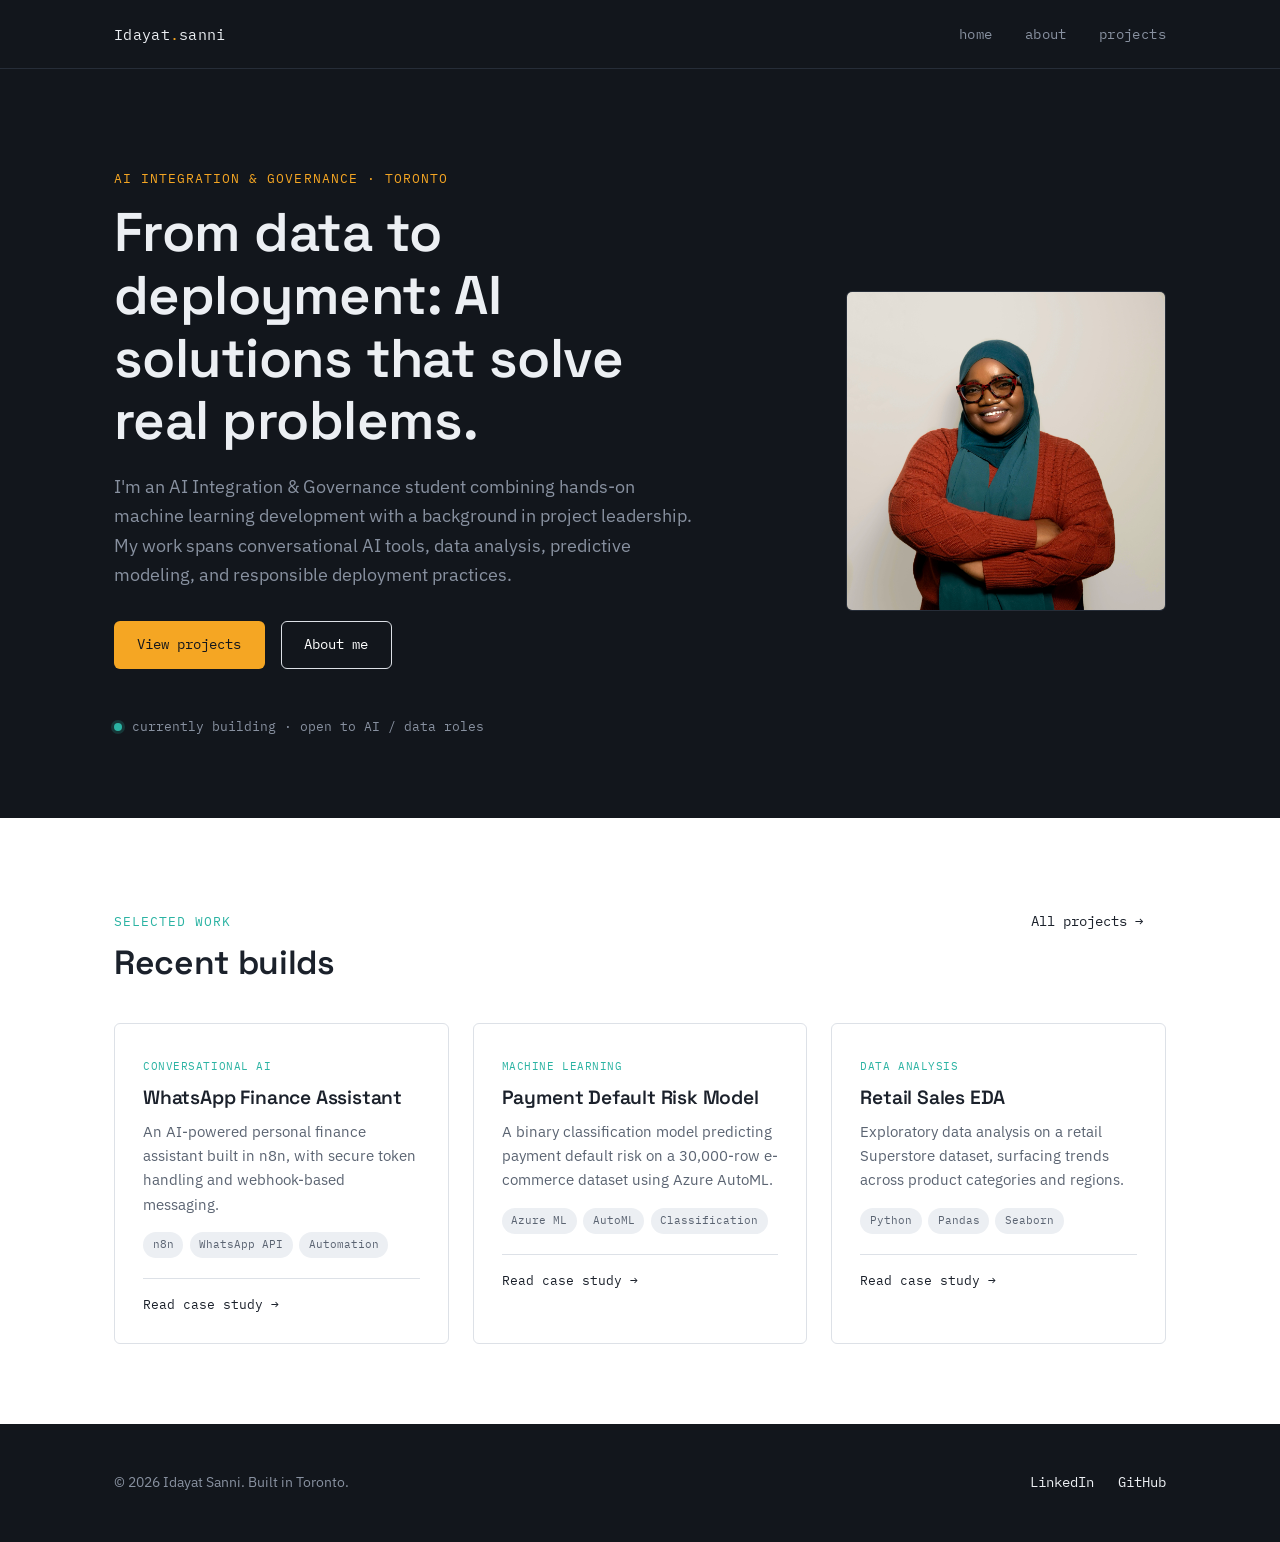
==== commit 8ccd5a36: "update portfolio project" ====
--- a/index.html
+++ b/index.html
@@ -3,7 +3,7 @@
   <head>
     <meta charset="UTF-8" />
     <meta name="viewport" content="width=device-width, initial-scale=1.0" />
-    <title>Kiki Sanni — AI Integration &amp; Data Solutions</title>
+    <title>Idayat Sanni — AI Integration &amp; Data Solutions</title>
     <meta
       name="description"
       content="Idayat Sanni — AI Integration & Governance student building practical, deployable AI and data solutions." />
@@ -43,8 +43,8 @@
           <p class="lede">
             I'm an AI Integration &amp; Governance student combining hands-on
             machine learning development with a background in project
-            leadership. My work spans conversational AI tools, predictive
-            modeling, and responsible deployment practices.
+            leadership. My work spans conversational AI tools, data analysis,
+            predictive modeling, and responsible deployment practices.
           </p>
           <div class="hero-actions">
             <a href="projects.html" class="btn btn-primary">View projects</a>
--- a/style.css
+++ b/style.css
@@ -8,6 +8,7 @@
   --paper: #eceff3;
   --paper-alt: #ffffff;
   --line: #dde1e7;
+  --text-white: #ffffff;
   --text: #1b212b;
   --text-muted: #5b6472;
   --text-on-ink: #eceff3;
@@ -196,11 +197,11 @@
 
 .btn-ghost {
   border-color: var(--line);
-  color: var(--text);
+  color: var(--text-white);
   background: transparent;
 }
 .btn-ghost:hover {
-  border-color: var(--text);
+  border-color: var(--text-white);
 }
 
 /* ============================================
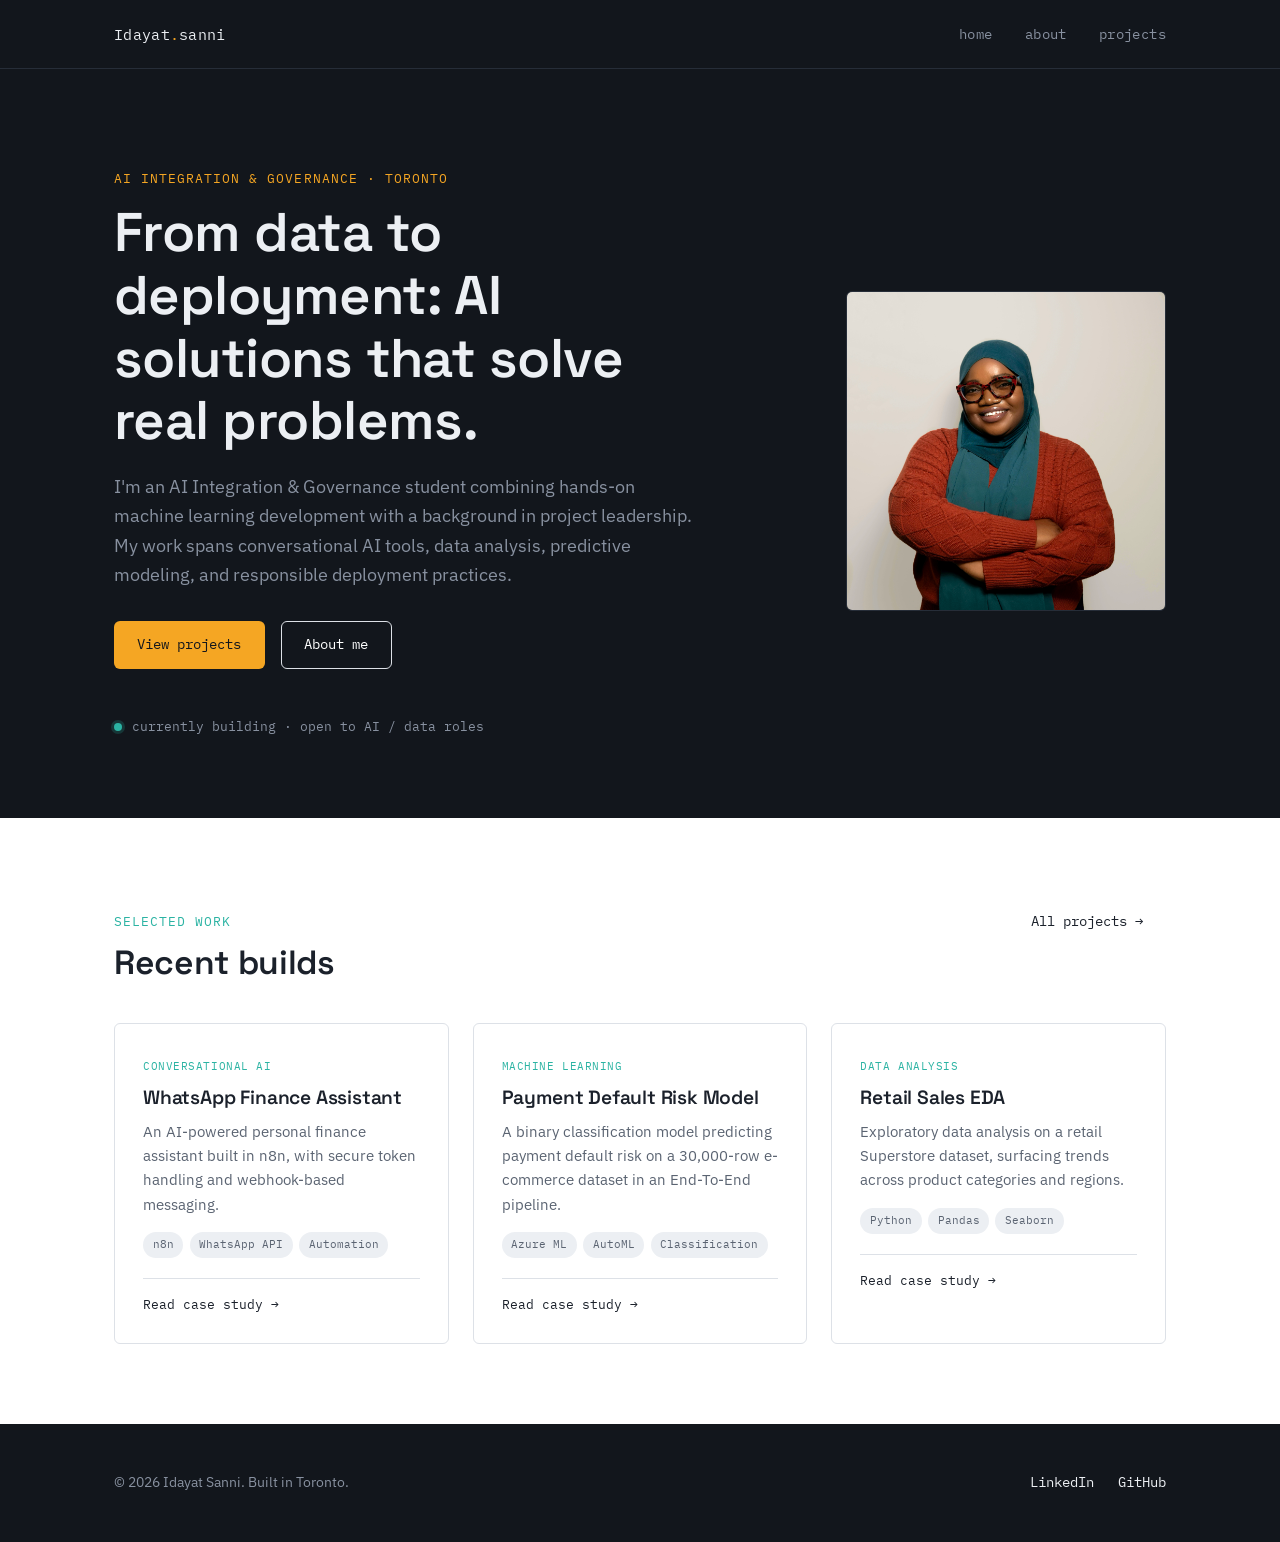
==== commit 32f7a797: "update project word" ====
--- a/index.html
+++ b/index.html
@@ -99,7 +99,7 @@
             <h3>Payment Default Risk Model</h3>
             <p>
               A binary classification model predicting payment default risk on a
-              30,000-row e-commerce dataset using Azure AutoML.
+              30,000-row e-commerce dataset in an End-To-End pipeline.
             </p>
             <div class="stack">
               <span class="chip">Azure ML</span>
